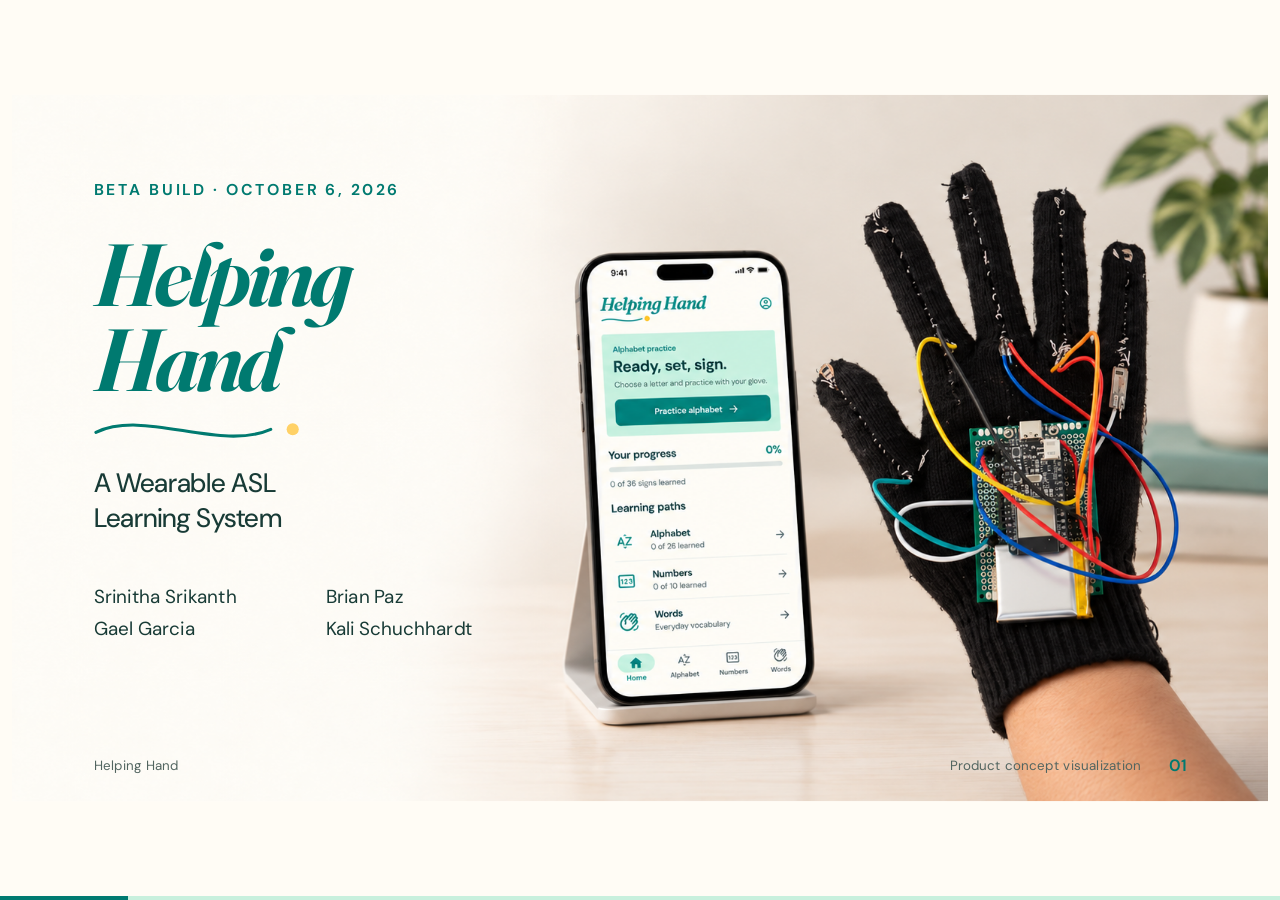
==== beta_presentation/index.html @ 2bd6ee1a "(GENAI=Yes) Add beta build presentation [Model: Unknown] Add the reviewed HTML slide deck, local ass" ====
<!doctype html>
<html lang="en">
<head>
  <meta charset="utf-8">
  <meta name="viewport" content="width=device-width, initial-scale=1">
  <meta name="description" content="Helping Hand beta build presentation — October 6, 2026.">
  <title>Helping Hand · Beta Build</title>
  <link rel="icon" href="assets/diagrams/favicon.svg" type="image/svg+xml">
  <link rel="stylesheet" href="styles.css">
  <script src="assets/asset-manifest.js" defer></script>
  <script src="presentation.js" defer></script>
</head>
<body>
  <svg class="svg-library" xmlns="http://www.w3.org/2000/svg" aria-hidden="true">
    <defs>
      <symbol id="icon-hand" viewBox="0 0 64 64"><path d="M23 34V13a4 4 0 0 1 8 0v18-22a4 4 0 0 1 8 0v23-18a4 4 0 0 1 8 0v20-13a4 4 0 0 1 8 0v22c0 12-7 19-18 19-7 0-12-3-16-9L10 35a4 4 0 0 1 6-5l7 7"/></symbol>
      <symbol id="icon-chip" viewBox="0 0 64 64"><rect x="17" y="17" width="30" height="30" rx="4"/><rect x="25" y="25" width="14" height="14" rx="2"/><path d="M24 7v10m16-10v10M24 47v10m16-10v10M7 24h10M7 40h10m30-16h10M47 40h10"/></symbol>
      <symbol id="icon-ble" viewBox="0 0 64 64"><path d="M20 17l27 28-14 12V7l14 12-27 28"/></symbol>
      <symbol id="icon-phone" viewBox="0 0 64 64"><rect x="17" y="5" width="30" height="54" rx="6"/><path d="M28 12h8m-5 39h2M24 32l6 6 12-15"/></symbol>
      <symbol id="icon-feedback" viewBox="0 0 64 64"><path d="M53 31c0 12-10 21-22 21h-9L10 59V45a21 21 0 1 1 43-14Z"/><path d="M21 31l7 7 13-15"/></symbol>
      <symbol id="icon-arrow" viewBox="0 0 24 24"><path d="M4 12h16m-6-6 6 6-6 6"/></symbol>
      <symbol id="icon-photo" viewBox="0 0 64 64"><rect x="8" y="12" width="48" height="40" rx="4"/><circle cx="23" cy="25" r="5"/><path d="m9 45 14-10 10 7 11-16 12 17"/></symbol>
    </defs>
  </svg>
  <main id="stage" aria-label="Beta build slide presentation">
    <div id="deck">
      <section class="slide cover is-active" id="slide-1" aria-labelledby="title-1" data-title="Helping Hand" data-seconds="15">
        <img class="full-bleed" src="assets/illustrations/intro-product-scene.png" alt="Staged product visualization of a sensor glove being worn beside a phone showing Helping Hand.">
        <div class="cover-copy">
          <p class="eyebrow">Beta build · October 6, 2026</p>
          <h1 id="title-1" class="wordmark">Helping<br>Hand</h1>
          <svg class="brand-trail" viewBox="0 0 280 35" aria-hidden="true"><path d="M3 17c65-31 163 26 231-4"/><circle cx="263" cy="13" r="8"/></svg>
          <p class="cover-pitch">A Wearable ASL<br>Learning System</p>
          <div class="team"><span>Srinitha Srikanth</span><span>Brian Paz</span><span>Gael Garcia</span><span>Kali Schuchhardt</span></div>
        </div>
        <footer class="slide-footer"><span>Helping Hand</span><span>Product concept visualization <b>01</b></span></footer>
        <template class="slide-notes"><p>Speaker: TBD · 15 seconds</p><p>Introduce Helping Hand as a wearable-assisted ASL learning system. Name the four team members. The intro is a generated product visualization based on supplied references.</p></template>
      </section>
      <section class="slide problem" id="slide-2" aria-labelledby="title-2" data-title="The learning problem" data-seconds="25">
        <img class="full-bleed" src="assets/illustrations/learning-problem.png" alt="Conceptual illustration of a learner comparing their hand position with a printed reference.">
        <div class="problem-copy"><p class="eyebrow">The problem</p><h2 id="title-2">Learning ASL needs<br><em>feedback.</em></h2><div class="problem-stat"><strong>&gt;90%</strong><p>of deaf children are born<br>to hearing parents.</p></div><div class="problem-points"><p>Books and videos show the sign.</p><p>2D examples cannot assess your hand position.</p><p>No live correction from the reference alone.</p></div></div>
        <footer class="slide-footer"><span>Source: <a href="https://www.nidcd.nih.gov/health/statistics/quick-statistics-hearing" target="_blank" rel="noopener">NIH/NIDCD</a> · Mitchell &amp; Karchmer (2004)</span><span>Concept illustration <b>02</b></span></footer>
        <template class="slide-notes"><p>Speaker: TBD · 25 seconds</p><p>NIDCD reports that more than 90% of deaf children are born to hearing parents, citing Mitchell and Karchmer (2004). This motivates accessible opportunities for families to learn ASL; it does not measure ASL proficiency or prove the effectiveness of our glove. Books and ordinary prerecorded videos teach through observation but do not measure the learner's own hand position or provide personalized live correction by themselves. Helping Hand aims to add sensor-based feedback. Do not generalize this gap to every app or instructor. Source verified October 5, 2026; see sources.md.</p></template>
      </section>
      <section class="slide system" id="slide-3" aria-labelledby="title-3" data-title="Our solution" data-seconds="30">
        <header><p class="eyebrow">Our solution</p><h2 id="title-3">Wear. Sign. Get feedback.</h2></header>
        <div class="system-flow" role="img" aria-label="Flex and IMU readings go to ESP32, through BLE to recognition in Flutter, then learner feedback.">
          <div class="flow-step"><svg class="diagram-icon"><use href="#icon-hand"/></svg><h3>Sensor glove</h3><p>Flex + IMU</p></div><svg class="flow-arrow"><use href="#icon-arrow"/></svg>
          <div class="flow-step"><svg class="diagram-icon"><use href="#icon-chip"/></svg><h3>ESP32</h3><p>Capture readings</p></div><svg class="flow-arrow"><use href="#icon-arrow"/></svg>
          <div class="flow-step"><svg class="diagram-icon"><use href="#icon-ble"/></svg><h3>BLE</h3><p>Stream packets</p></div><svg class="flow-arrow"><use href="#icon-arrow"/></svg>
          <div class="flow-step"><svg class="diagram-icon"><use href="#icon-phone"/></svg><h3>Flutter app</h3><p>Recognize signs</p></div><svg class="flow-arrow"><use href="#icon-arrow"/></svg>
          <div class="flow-step"><svg class="diagram-icon"><use href="#icon-feedback"/></svg><h3>Feedback</h3><p>Guide practice</p></div>
        </div>
        <div class="hardware-slots">
          <figure class="asset-slot" data-asset="hardware/glove-current.jpg" data-alt="Current Helping Hand glove"><div class="asset-fallback"><svg><use href="#icon-photo"/></svg><div><strong>Current glove</strong><span>Hardware photo pending</span></div></div><figcaption>Glove · flex sensors and IMU</figcaption></figure>
          <figure class="asset-slot" data-asset="hardware/circuit-current.jpg" data-alt="Current ESP32 and IMU circuit"><div class="asset-fallback"><svg><use href="#icon-chip"/></svg><div><strong>ESP32 + sensor circuit</strong><span>Hardware photo pending</span></div></div><figcaption>Electronics · sampling and wireless transmission</figcaption></figure>
        </div>
        <footer class="slide-footer"><span>Helping Hand · Beta build</span><span><b>03</b></span></footer>
        <template class="slide-notes"><p>Speaker: TBD · 30 seconds</p><p>Flex sensors capture finger bending; IMU readings capture motion/orientation. ESP32 samples and sends BLE packets to Flutter. The app processes readings and displays practice feedback. Tactile feedback is a future addition. Current hardware photo slots are placeholders.</p></template>
      </section>
      <section class="slide alpha" id="slide-4" aria-labelledby="title-4" data-title="What alpha established" data-seconds="25">
        <header><p class="eyebrow">Alpha vertical slice</p><h2 id="title-4">The first complete pipeline</h2></header>
        <div class="alpha-layout"><div class="alpha-photo-group"><figure class="alpha-glove"><img src="assets/hardware/glove-alpha.jpeg" alt="Historical alpha glove with mounted finger flex sensors."><figcaption>Alpha glove</figcaption></figure><figure class="alpha-phone"><img src="assets/screenshots/alpha-app.png" alt="Historical alpha application dashboard."><figcaption>Alpha interface</figcaption></figure></div><div class="alpha-milestones"><div><span class="milestone-number">01</span><h3>Sensor capture</h3><p>Finger bend + motion readings</p></div><div><span class="milestone-number">02</span><h3>Wireless streaming</h3><p>Glove → BLE → app</p></div><div><span class="milestone-number">03</span><h3>Static classification</h3><p>36-class TFLite baseline</p></div></div></div>
        <footer class="slide-footer"><span>Historical alpha materials</span><span><b>04</b></span></footer>
        <template class="slide-notes"><p>Speaker: TBD · 25 seconds</p><p>Alpha established the sensor-to-app vertical slice and static TFLite baseline. These are supplied historical alpha materials, not fresh beta validation. The previous deck's 78%/94% figures are omitted because evaluation context has not been supplied. Preserve the static model as a regression baseline while adding words.</p></template>
      </section>
      <section class="slide app" id="slide-5" aria-labelledby="title-5" data-title="What beta adds" data-seconds="40">
        <header><p class="eyebrow">The beta app</p><h2 id="title-5">A clearer path to practice</h2><p class="subtitle">Firebase sign-in · dedicated practice pages · account-specific progress</p></header>
        <div class="app-journey">
          <figure><div class="screen-frame"><img src="assets/screenshots/beta-sign-in.png" alt="Supplied beta sign-in screen."></div><figcaption><span>01</span> Sign in</figcaption></figure>
          <figure><div class="screen-frame"><img src="assets/screenshots/beta-home.png" alt="Supplied beta Home with progress and learning paths."></div><figcaption><span>02</span> Choose a path</figcaption></figure>
          <figure><div class="screen-frame"><img src="assets/screenshots/beta-alphabet.png" alt="Supplied beta alphabet target picker."></div><figcaption><span>03</span> Pick a target</figcaption></figure>
          <figure><div class="screen-frame"><img src="assets/screenshots/beta-static-practice.png" alt="Supplied letter B practice screen in the glove-disconnected state."></div><figcaption><span>04</span> Practice</figcaption></figure>
          <figure><div class="screen-frame"><img src="assets/screenshots/beta-words.png" alt="Supplied beta beginner vocabulary picker."></div><figcaption><span>05</span> Explore words</figcaption></figure>
        </div>
        <footer class="slide-footer"><span>Supplied beta UI screens · static practice shown disconnected</span><span><b>05</b></span></footer>
        <template class="slide-notes"><p>Speaker: TBD · 40 seconds</p><p>Show sign-in, learning paths, target selection, and dedicated practice routes. Firebase accounts own static progress. Words opens beginner vocabulary pages. The supplied practice screen is disconnected, not a successful recognition result. These screens do not establish dynamic recognition validation or word completion.</p></template>
      </section>
      <section class="slide motion" id="slide-6" aria-labelledby="title-6" data-title="Recognizing motion" data-seconds="35">
        <header><p class="eyebrow">Dynamic word recognition</p><h2 id="title-6">Recognizing words with a sequence model</h2></header>
        <div class="ml-comparison"><div><span>Alpha · MLP</span><p>One sensor snapshot → static class</p></div><div><span>Beta · sequence model</span><p>Sensor window → word prediction</p></div></div>
        <figure class="architecture" aria-label="Proposed CNN-GRU architecture, subject to model selection"><figcaption>Proposed CNN-GRU pipeline</figcaption>
          <div class="architecture-flow">
            <div class="architecture-step"><h3>Sensor window</h3><svg class="architecture-visual" viewBox="0 0 280 132" role="img" aria-label="Illustrative sensor readings over time"><rect x="79" y="14" width="126" height="102" rx="4" fill="#c8f0dd" stroke="none"/><path d="M10 43h25l12-7 16 9 18-8 15 4 15-16 15 5 16 40 16-29 16-13 16 23 15-8 21 2 22-6 20 5 23-3" stroke="#007a70"/><path d="M10 92h23l16-3 16 4 15-2 17 5 17 10 14-17 15-38 16 21 16 34 17-18 15 6 17-4 17 5 18-3 18 1" stroke="#79aa91"/><path d="M10 16v105h260" stroke="#d9e2dc"/><path d="M79 13v107m126-107v107" stroke="#007a70" stroke-dasharray="4 4"/></svg><p>Time × sensor features</p></div>
            <svg class="architecture-arrow"><use href="#icon-arrow"/></svg>
            <div class="architecture-step"><h3>1D CNN</h3><svg class="architecture-visual feature-maps" viewBox="0 0 280 132" aria-hidden="true"><rect x="65" y="18" width="155" height="63" rx="6" fill="#e8f4e9"/><rect x="49" y="33" width="155" height="63" rx="6" fill="#d9eee0"/><rect x="33" y="48" width="155" height="63" rx="6" fill="#c8f0dd"/><path d="m47 78 14-7 14 18 13-15 16 5 14-14 15 22 16-8 23 3" stroke="#007a70"/></svg><p>Local sensor patterns</p><small>Convolution + pooling</small></div>
            <svg class="architecture-arrow"><use href="#icon-arrow"/></svg>
            <div class="architecture-step"><h3>GRU</h3><svg class="architecture-visual recurrent-cells" viewBox="0 0 280 132" role="img" aria-label="GRU states connected across successive time steps"><path d="M37 17h208m-6-6 6 6-6 6" stroke="#79aa91"/><rect x="11" y="39" width="67" height="62" rx="10" fill="#c8f0dd"/><rect x="106" y="39" width="67" height="62" rx="10" fill="#c8f0dd"/><rect x="201" y="39" width="67" height="62" rx="10" fill="#c8f0dd"/><path d="M79 70h25m-7-6 7 6-7 6m77-6h25m-7-6 7 6-7 6"/><text x="44" y="78">t₁</text><text x="139" y="78">t₂</text><text x="234" y="78">t₃</text></svg><p>Information across time</p><small>Recurrent sequence memory</small></div>
            <svg class="architecture-arrow"><use href="#icon-arrow"/></svg>
            <div class="architecture-step"><h3>Dense + softmax</h3><div class="architecture-output"><span>Example word</span><strong>Hello</strong></div><p>Word probabilities</p></div>
          </div>
        </figure>
        <div class="architecture-options"><p><strong>CNN-LSTM</strong> · comparison candidate</p><p>Demo target · <strong>3–4 beginner words</strong></p></div>
        <footer class="slide-footer"><span>Candidate architecture · illustrative traces/output · model selection pending</span><span><b>06</b></span></footer>
        <template class="slide-notes"><p>Speaker: TBD · 35 seconds</p><p>Alpha's MLP classifies a sensor snapshot. For beta words, use a time window: a 1D CNN extracts local patterns; a GRU carries information across time; dense/softmax layers predict word probabilities. The diagram summarizes a candidate, omitting normalization, dropout, and intermediate implementation details for clarity. Research recommends CNN-GRU first, comparing CNN-LSTM. Current backend builders support both and a TCN candidate; this does not establish a selected trained/deployed model. Hello and 3–4 words remain provisional demo scope. Traces/output are illustrative, with no measured accuracy claimed. REQUIRED FOLLOW-UP: update this slide after training/model selection and integration to match the actual architecture, vocabulary, preprocessing, and measured device performance. See CONTENT_REVIEW.md.</p></template>
      </section>
      <section class="slide live" id="slide-7" aria-labelledby="title-7" data-title="Live demo" data-seconds="90">
        <div class="live-ring" aria-hidden="true"></div><div class="live-copy"><p class="eyebrow">Helping Hand in action</p><h2 id="title-7">LIVE<br><span>DEMO!!!</span></h2><div class="live-route"><span>Static sign</span><svg><use href="#icon-arrow"/></svg><span>Hello</span></div></div>
        <footer class="slide-footer"><span>Live glove + app demonstration</span><span><b>07</b></span></footer>
        <template class="slide-notes"><p>Speaker/demo operator: TBD · 90 seconds</p><p>Use the actual glove/app live, as confirmed with instructors. Demonstrate a rehearsed static target, then Hello and the actual available feedback. Set up login and connection in advance. If recognition fails, explain what happened and demonstrate remaining live functions. Do not substitute video for live use.</p></template>
      </section>
      <section class="slide state" id="slide-8" aria-labelledby="title-8" data-title="Current state and limitations" data-seconds="25">
        <header><p class="eyebrow">Current project state</p><h2 id="title-8">Beta features and acceptance rules</h2></header>
        <div class="status-columns"><div class="status-column"><span class="status-tag implemented">Completed implementation</span><h3>Core experience</h3><ul><li>36-class static baseline</li><li>Firebase accounts + lessons</li><li>Account-scoped static progress</li></ul></div><div class="status-column"><span class="status-tag experimental">In progress</span><h3>Dynamic words</h3><ul><li>3–4-word demo target</li><li>Sequence-model comparison</li><li>Orientation + signer robustness</li></ul></div><div class="status-column"><span class="status-tag planned">Planned</span><h3>Tactile guidance</h3><ul><li>10 planned piezo elements</li><li>Error-to-vibration mapping</li><li>Calibration + user testing</li></ul></div></div>
        <div class="static-rules"><strong>Static completion rules</strong><div><p><b>≥80%</b><span>Confidence</span></p><p><b>≥750 ms</b><span>Stable matching hold</span></p><p><b>≥5</b><span>Matching packets</span></p><p><b>≤250 ms</b><span>Gap between packets</span></p></div></div>
        <footer class="slide-footer"><span>Implemented rules · current physical-device beta procedures: Not run</span><span><b>08</b></span></footer>
        <template class="slide-notes"><p>Speaker: TBD · 25 seconds</p><p>Separate implemented static software, sequence-model development, and planned haptics. Static progress requires the correct target label, confidence at least 80%, a stable hold of at least 750 ms, at least five matching packets, and packet gaps no greater than 250 ms. These are implementation thresholds from StablePredictionTracker, not measured accuracy or latency. They do not apply to dynamic words. Current physical-device route/BLE, Firebase end-to-end, and external-user beta procedures remain Not run in the repository notes; update only with recorded evidence. Confirm the actual dynamic demo build before presenting.</p></template>
      </section>
      <section class="slide haptics" id="slide-9" aria-labelledby="title-9" data-title="Next: haptic feedback" data-seconds="35">
        <header><p class="eyebrow">Next milestone</p><h2 id="title-9">Feel what needs correcting.</h2></header>
        <div class="haptic-layout"><div class="haptic-copy"><p class="haptic-count">5 <span>+</span> 5</p><p class="haptic-placement">X pattern + one on each finger</p><p class="haptic-description">Planned piezo feedback for<br>incorrect positioning.</p><div class="feedback-concept"><span>Estimated deviation</span><svg><use href="#icon-arrow"/></svg><strong>Pulse pattern / intensity</strong></div><p class="haptic-caveat">Placement, error mapping, and tactile response need calibration.</p></div><figure class="haptic-art"><img src="assets/illustrations/haptic-concept.png" alt="Conceptual glove with vibration marks; proposed layout is five piezo elements in an X pattern plus one per finger."><figcaption>Concept illustration · planned feature</figcaption></figure></div>
        <div class="roadmap" aria-label="Proposed milestones for team review"><div><time>Oct 7–13</time><strong>Mount + wire</strong><span>Actuators and drivers</span></div><div><time>Oct 14–20</time><strong>Calibrate guidance</strong><span>Error → tactile response</span></div><div><time>Oct 21–27</time><strong>Refine recognition</strong><span>Orientation + signer trials</span></div><div><time>Oct 28–Nov 3</time><strong>Test + polish</strong><span>User trials and release prep</span></div></div>
        <footer class="slide-footer"><span>Proposed milestones · dates for team review</span><span><b>09</b></span></footer>
        <template class="slide-notes"><p>Speaker: TBD · 35 seconds</p><p>Plan five piezo elements in an X pattern and one per finger, ten total as understood. Goal: indicate incorrect positioning and degree of deviation. Confidence alone is not a positional error estimate; establish a calibrated deviation measure and feedback mapping. Validate tactile response and drivers. Artwork is conceptual, not an exact mounting schematic. Dates are proposed and require team review; the final deadline is unknown. Explain mount/wire → calibrate → recognition variation trials → user tests/polish.</p></template>
      </section>
      <section class="slide closing" id="slide-10" aria-labelledby="title-10" data-title="Questions" data-seconds="10">
        <div class="closing-trail" aria-hidden="true"><svg viewBox="0 0 1600 900"><path d="M-100 720C250 190 650 1090 1050 640S1440 235 1730 390"/><circle cx="1050" cy="640" r="15"/></svg></div><div class="closing-copy"><p class="wordmark">Helping Hand</p><h2 id="title-10">Thank you.<br><em>Questions?</em></h2><p>Practice with feedback.<br>Next: guidance you can feel.</p></div>
        <footer class="slide-footer"><span>October 6, 2026</span><span><b>10</b></span></footer>
        <template class="slide-notes"><p>All speakers available · 10-second closing + 1–2 minutes Q&amp;A</p><p>Connect the current wearable/app experience with corrective tactile guidance. Answer using actual implementation/evidence. Prepare for questions on vocabulary, training data, orientation, BLE, progress, and haptic calibration.</p></template>
      </section>
    </div>
  </main>
  <div id="slide-progress" role="progressbar" aria-label="Slide progress" aria-valuemin="0" aria-valuemax="10" aria-valuenow="1" aria-valuetext="Slide 1 of 10"><span></span></div>
  <dialog id="overview-dialog" aria-labelledby="overview-title"><div class="dialog-heading"><h2 id="overview-title">Slide overview</h2><button class="close-dialog" aria-label="Close slide overview">×</button></div><div id="overview-list"></div></dialog>
  <dialog id="notes-dialog" aria-labelledby="notes-title"><div class="dialog-heading"><h2 id="notes-title">Speaker notes</h2><button class="close-dialog" aria-label="Close speaker notes">×</button></div><div id="notes-content"></div></dialog>
  <dialog id="help-dialog" aria-labelledby="help-title"><div class="dialog-heading"><h2 id="help-title">Presentation shortcuts</h2><button class="close-dialog" aria-label="Close keyboard shortcuts">×</button></div><dl class="shortcut-list"><div><dt>← / → · Space</dt><dd>Previous / next slide</dd></div><div><dt>Home / End</dt><dd>First / last slide</dd></div><div><dt>O</dt><dd>Slide overview</dd></div><div><dt>N</dt><dd>Speaker notes</dd></div><div><dt>F</dt><dd>Full screen</dd></div><div><dt>P</dt><dd>Print / save PDF</dd></div><div><dt>Esc</dt><dd>Close dialog / exit full screen</dd></div></dl></dialog>
  <p id="announcement" class="sr-only" aria-live="polite"></p>
  <noscript><p class="noscript-message">JavaScript is disabled. All slides are shown below; print to save the deck.</p></noscript>
</body>
</html>
---- beta_presentation/styles.css ----
@font-face { font-family: "DM Sans"; src: url("assets/fonts/DM-Sans.ttf") format("truetype"); font-style: normal; font-weight: 100 1000; font-display: swap; }
@font-face { font-family: "Fraunces"; src: url("assets/fonts/Fraunces-Italic.ttf") format("truetype"); font-style: italic; font-weight: 100 900; font-display: swap; }
:root {
  --canvas: #fffcf5; --ink: #183b36; --teal: #007a70; --teal-deep: #00645c;
  --mint: #c8f0dd; --gold: #ffd166; --muted: #526560; --rule: #d9e2dc;
  font-family: "DM Sans", sans-serif; color: var(--ink); background: var(--canvas);
}
* { box-sizing: border-box; }
body { margin: 0; }
body.enhanced { overflow: hidden; background: #e5eae5; }
button { font: inherit; cursor: pointer; }
button:focus-visible { outline: 3px solid var(--teal); outline-offset: 4px; }
button:disabled { cursor: default; opacity: .35; }
svg { fill: none; stroke: currentColor; stroke-width: 2.5; stroke-linecap: round; stroke-linejoin: round; }
.svg-library { width: 0; height: 0; position: absolute; overflow: hidden; }
figure, p, h1, h2, h3 { margin: 0; }
img { display: block; max-width: 100%; }
.sr-only { position: absolute; width: 1px; height: 1px; padding: 0; overflow: hidden; clip-path: inset(50%); white-space: nowrap; }
#stage { position: relative; }
.enhanced #stage { position: fixed; inset: 0 0 4px; }
#deck { position: relative; }
.enhanced #deck { position: absolute; top: 50%; left: 50%; width: 1600px; height: 900px; transform-origin: center; }
.slide { position: relative; width: 1600px; height: 900px; padding: 76px 104px 80px; background: var(--canvas); overflow: hidden; }
.enhanced .slide { position: absolute; inset: 0; display: none; }
.enhanced .slide.is-active { display: block; }
.enhanced .slide.is-active:not(.no-transition) { animation: reveal 220ms ease-out; }
@keyframes reveal { from { opacity: .65; transform: translateY(7px); } to { opacity: 1; transform: none; } }
.eyebrow { color: var(--teal); text-transform: uppercase; letter-spacing: .16em; font-size: 22px; font-weight: 650; margin-bottom: 21px; }
h2 { font-size: 64px; line-height: 1.12; font-weight: 600; letter-spacing: -.04em; }
h2 em { font-style: normal; color: var(--teal); }
h3 { font-size: 34px; font-weight: 600; line-height: 1.2; letter-spacing: -.02em; }
.subtitle { margin-top: 20px; font-size: 29px; color: var(--muted); }
.slide-footer { position: absolute; bottom: 32px; left: 104px; right: 104px; display: flex; align-items: center; justify-content: space-between; color: var(--muted); font-size: 18px; letter-spacing: .01em; }
.slide-footer > span:last-child { display: flex; gap: 35px; align-items: center; }
.slide-footer b { color: var(--teal); font-size: 21px; font-weight: 600; font-variant-numeric: tabular-nums; }
.slide-footer a { color: inherit; text-decoration: none; }
.slide-footer a:hover { text-decoration: underline; }
.full-bleed { position: absolute; inset: 0; width: 100%; height: 100%; object-fit: cover; }
.wordmark { font-family: "Fraunces", Georgia, serif; font-style: italic; font-weight: 650; letter-spacing: -.05em; color: var(--teal); }
.cover { padding: 0; }
.cover-copy { position: absolute; top: 108px; left: 104px; width: 575px; }
.cover .eyebrow { margin-bottom: 41px; font-size: 20px; }
.cover h1 { font-size: 112px; line-height: .97; }
.brand-trail { width: 270px; height: 35px; color: var(--teal); margin: 21px 0 20px; stroke-width: 4; }
.brand-trail circle { fill: var(--gold); stroke: none; }
.cover-pitch { font-size: 34px; line-height: 1.28; font-weight: 450; letter-spacing: -.02em; }
.team { display: grid; grid-template-columns: 1fr 1fr; column-gap: 16px; row-gap: 10px; margin-top: 63px; font-size: 24px; }
.cover .slide-footer { font-size: 17px; }
.problem-copy { position: relative; width: 650px; }
.problem h2 { font-size: 62px; line-height: 1.12; }
.problem-stat { margin-top: 23px; }
.problem-stat strong { display: block; color: var(--teal); font-size: 140px; line-height: 1; letter-spacing: -.06em; font-weight: 650; }
.problem-stat p { font-size: 29px; line-height: 1.25; margin-top: 12px; }
.problem-points { margin-top: 29px; font-size: 27px; line-height: 1.35; }
.problem-points p { padding: 12px 0; border-bottom: 1px solid var(--rule); width: 615px; }
.system-flow { margin-top: 72px; display: grid; grid-template-columns: 1fr 38px 1fr 38px 1fr 38px 1fr 38px 1fr; align-items: center; }
.flow-step { text-align: center; }
.diagram-icon { width: 85px; height: 85px; color: var(--teal); stroke-width: 2.4; margin-bottom: 26px; }
.flow-step h3 { font-size: 30px; }
.flow-step p { font-size: 24px; color: var(--muted); margin-top: 12px; }
.flow-arrow { width: 38px; height: 38px; color: var(--teal); margin-top: -62px; }
.hardware-slots { display: grid; grid-template-columns: 1fr 1fr; gap: 32px; margin-top: 64px; }
.asset-slot { background: #f1f5ee; border: 1px dashed #a5bab0; border-radius: 14px; height: 219px; position: relative; }
.asset-fallback { height: 173px; display: flex; align-items: center; gap: 26px; justify-content: center; }
.asset-fallback svg { width: 60px; height: 60px; color: #77988c; }
.asset-fallback strong { display: block; font-size: 29px; font-weight: 550; }
.asset-fallback span { display: block; margin-top: 8px; color: var(--muted); font-size: 23px; }
.asset-slot figcaption { height: 46px; text-align: center; font-size: 20px; color: var(--muted); }
.asset-slot.has-asset { border: 1px solid var(--rule); background: white; }
.asset-slot.has-asset img { width: 100%; height: 173px; object-fit: contain; }
.alpha-layout { display: grid; grid-template-columns: 680px 1fr; gap: 76px; margin-top: 44px; }
.alpha-photo-group { display: flex; gap: 26px; align-items: flex-start; }
.alpha-photo-group figure { text-align: center; }
.alpha-glove img { height: 490px; width: 367px; object-fit: contain; border-radius: 16px; }
.alpha-phone img { height: 490px; width: auto; border: 1px solid var(--rule); border-radius: 16px; }
.alpha-photo-group figcaption { color: var(--muted); font-size: 22px; margin-top: 16px; }
.alpha-milestones { padding-top: 14px; }
.alpha-milestones > div { position: relative; padding: 0 0 32px 62px; margin-bottom: 32px; border-bottom: 1px solid var(--rule); }
.alpha-milestones > div:last-child { border: 0; margin-bottom: 0; }
.milestone-number { position: absolute; left: 0; top: 3px; color: var(--teal); font-size: 26px; }
.alpha-milestones p { color: var(--muted); font-size: 26px; margin-top: 13px; }
.app-journey { display: grid; grid-template-columns: repeat(5, 1fr); gap: 34px; margin-top: 43px; }
.app-journey figure { min-width: 0; }
.screen-frame { height: 425px; display: flex; justify-content: center; }
.screen-frame img { height: 100%; width: auto; max-width: 100%; object-fit: contain; border-radius: 16px; border: 1px solid var(--rule); }
.app-journey figcaption { display: flex; align-items: center; justify-content: center; gap: 10px; margin-top: 23px; font-size: 26px; white-space: nowrap; }
.app-journey figcaption span { color: var(--teal); font-size: 20px; }
.ml-comparison { display: grid; grid-template-columns: 1fr 1fr; gap: 48px; margin-top: 42px; padding-bottom: 28px; border-bottom: 1px solid var(--rule); }
.ml-comparison > div + div { padding-left: 43px; border-left: 1px solid var(--rule); }
.ml-comparison span { font-size: 24px; color: var(--teal); font-weight: 550; }
.ml-comparison p { font-size: 30px; margin-top: 12px; }
.architecture { margin-top: 35px; }
.architecture > figcaption { font-size: 24px; color: var(--muted); }
.architecture-flow { display: grid; grid-template-columns: 1fr 34px 1fr 34px 1fr 34px 1fr; align-items: start; gap: 17px; margin-top: 29px; }
.architecture-step { text-align: center; }
.architecture-step h3 { font-size: 31px; }
.architecture-visual { width: 100%; height: 132px; color: var(--teal); margin-top: 22px; }
.feature-maps { stroke: #93b9a3; stroke-width: 1.5; }
.recurrent-cells text { fill: var(--ink); stroke: none; text-anchor: middle; font-family: "DM Sans", sans-serif; font-size: 26px; }
.architecture-step p { font-size: 25px; margin-top: 16px; }
.architecture-step small { display: block; font-size: 20px; color: var(--muted); margin-top: 10px; }
.architecture-arrow { width: 34px; height: 34px; color: var(--teal); margin-top: 111px; }
.architecture-output { display: flex; flex-direction: column; justify-content: center; height: 132px; margin: 22px 17px 0; background: var(--mint); border-radius: 14px; }
.architecture-output span { font-size: 21px; }
.architecture-output strong { font-size: 44px; color: var(--teal); font-weight: 600; margin-top: 6px; }
.architecture-options { display: flex; justify-content: space-between; border-top: 1px solid var(--rule); margin-top: 44px; padding-top: 25px; font-size: 25px; color: var(--muted); }
.architecture-options strong { color: var(--ink); font-weight: 550; }
.live { background: var(--teal); color: var(--canvas); }
.live-ring { position: absolute; width: 1030px; height: 1030px; border: 1px solid #ffffff20; border-radius: 50%; right: -195px; top: -65px; }
.live-ring::after { content: ""; position: absolute; width: 710px; height: 710px; border: 1px solid #ffffff20; border-radius: 50%; top: 159px; left: 159px; }
.live-copy { position: relative; padding-top: 60px; }
.live .eyebrow { color: var(--mint); }
.live h2 { font-size: 158px; line-height: .97; font-weight: 650; letter-spacing: -.06em; margin-top: 40px; }
.live h2 span { color: var(--mint); }
.live-route { display: flex; gap: 27px; align-items: center; font-size: 32px; margin-top: 48px; }
.live-route svg { width: 33px; height: 33px; color: var(--gold); }
.live .slide-footer, .live .slide-footer b { color: var(--mint); }
.status-columns { display: grid; grid-template-columns: repeat(3, 1fr); gap: 50px; margin-top: 65px; }
.status-column + .status-column { border-left: 1px solid var(--rule); padding-left: 44px; }
.status-tag { display: inline-block; font-size: 22px; margin-bottom: 26px; }
.implemented { color: var(--teal); }
.experimental { color: #785b12; }
.planned { color: var(--muted); }
.status-column h3 { font-size: 35px; }
.status-column ul { padding: 0; margin: 25px 0 0; list-style: none; font-size: 26px; line-height: 1.3; }
.status-column li { margin-bottom: 21px; padding-left: 17px; position: relative; }
.status-column li::before { content: ""; position: absolute; width: 5px; height: 5px; border-radius: 50%; background: var(--teal); left: 0; top: 14px; }
.static-rules { margin-top: 33px; padding: 23px 30px; background: #edf3eb; border-radius: 13px; }
.static-rules > strong { font-size: 24px; font-weight: 550; }
.static-rules > div { display: grid; grid-template-columns: repeat(4, 1fr); gap: 25px; margin-top: 15px; }
.static-rules b { display: block; font-size: 34px; color: var(--teal); font-weight: 550; }
.static-rules span { display: block; font-size: 22px; color: var(--muted); margin-top: 7px; }
.haptics { padding-top: 62px; }
.haptic-layout { margin-top: 17px; display: grid; grid-template-columns: 1fr 535px; gap: 70px; }
.haptic-copy { padding-top: 17px; }
.haptic-count { font-size: 85px; letter-spacing: -.05em; color: var(--teal); line-height: 1; }
.haptic-count span { font-size: 55px; color: #9bb9a9; margin: 0 10px; }
.haptic-placement { font-size: 30px; margin-top: 13px; }
.haptic-description { font-size: 27px; color: var(--muted); line-height: 1.35; margin-top: 24px; }
.feedback-concept { display: flex; align-items: center; gap: 20px; font-size: 24px; margin-top: 28px; }
.feedback-concept svg { width: 28px; height: 28px; color: var(--teal); flex-shrink: 0; }
.feedback-concept strong { font-weight: 550; }
.haptic-caveat { font-size: 21px; color: var(--muted); max-width: 580px; line-height: 1.4; margin-top: 21px; }
.haptic-art { position: relative; }
.haptic-art img { height: 395px; width: 100%; object-fit: contain; }
.haptic-art figcaption { font-size: 18px; color: var(--muted); text-align: center; margin-top: 8px; }
.roadmap { position: relative; display: grid; grid-template-columns: repeat(4, 1fr); gap: 24px; margin-top: 34px; border-top: 2px solid #9ac6b0; padding-top: 21px; }
.roadmap > div { position: relative; }
.roadmap > div::before { content: ""; width: 10px; height: 10px; background: var(--teal); border-radius: 50%; position: absolute; top: -27px; left: 0; }
.roadmap > div:first-child::before { background: var(--gold); }
.roadmap time { font-size: 20px; color: var(--teal); }
.roadmap strong { display: block; margin-top: 9px; font-size: 25px; font-weight: 550; }
.roadmap span { display: block; margin-top: 6px; font-size: 20px; color: var(--muted); }
.closing-copy { position: relative; padding-top: 25px; }
.closing .wordmark { font-size: 44px; margin-bottom: 63px; }
.closing h2 { font-size: 110px; line-height: 1.05; }
.closing-copy > p:last-child { margin-top: 36px; font-size: 32px; line-height: 1.45; color: var(--muted); }
.closing-trail { position: absolute; inset: 0; }
.closing-trail svg { width: 100%; height: 100%; }
.closing-trail path { stroke: var(--mint); stroke-width: 42px; }
.closing-trail circle { fill: var(--gold); stroke: none; }
#slide-progress { display: none; }
.enhanced #slide-progress { display: block; position: fixed; bottom: 0; left: 0; right: 0; height: 4px; background: var(--mint); }
#slide-progress span { display: block; width: 10%; height: 100%; background: var(--teal); }
dialog { border: 1px solid var(--rule); border-radius: 16px; padding: 26px; width: min(760px, calc(100vw - 32px)); max-height: calc(100dvh - 48px); color: var(--ink); background: var(--canvas); overflow-y: auto; }
dialog::backdrop { background: #183b367a; }
.dialog-heading { display: flex; align-items: center; justify-content: space-between; gap: 16px; margin-bottom: 20px; }
.dialog-heading h2 { font-size: 27px; line-height: 1.2; }
.close-dialog { background: transparent; border: 1px solid var(--rule); border-radius: 8px; color: var(--ink); font-size: 27px; width: 48px; height: 48px; flex-shrink: 0; }
#overview-list { display: grid; grid-template-columns: 1fr 1fr; gap: 10px; }
#overview-list button { text-align: left; background: transparent; border: 1px solid var(--rule); border-radius: 10px; padding: 18px; min-height: 88px; color: var(--ink); }
#overview-list button:hover, #overview-list button[aria-current="true"] { background: var(--mint); border-color: var(--teal); }
#overview-list button strong { display: block; font-size: 17px; margin-top: 8px; }
#overview-list button > span { color: var(--teal); font-size: 13px; }
#overview-list button small { float: right; font-size: 13px; color: var(--muted); }
#notes-content h3 { font-size: 23px; margin-bottom: 18px; }
#notes-content p { font-size: 17px; line-height: 1.65; margin-bottom: 16px; }
#notes-content p:first-of-type { color: var(--teal); font-size: 15px; }
.shortcut-list { margin: 0; }
.shortcut-list > div { display: flex; gap: 20px; padding: 13px 0; border-bottom: 1px solid var(--rule); }
.shortcut-list dt { min-width: 155px; font-weight: 600; }
.shortcut-list dd { margin: 0; }
.noscript-message { position: fixed; top: 0; padding: 15px; background: var(--mint); }
@media (max-width: 700px) {
  #overview-list { grid-template-columns: 1fr; }
}
@media (prefers-reduced-motion: reduce) { .enhanced .slide.is-active:not(.no-transition) { animation: none; } }
@page { size: 16.666667in 9.375in; margin: 0; }
@media print {
  html, body, body.enhanced { margin: 0; padding: 0; overflow: visible; background: var(--canvas); print-color-adjust: exact; -webkit-print-color-adjust: exact; }
  .enhanced #stage { position: static; display: block; }
  #deck, .enhanced #deck { position: relative; top: auto; left: auto; transform: none !important; width: 1600px; height: auto; }
  .slide, .enhanced .slide, .enhanced .slide.is-active { display: block !important; position: relative; width: 1600px; height: 900px; break-after: page; break-inside: avoid; animation: none; }
  .slide:last-child { break-after: auto; }
  #slide-progress, .enhanced #slide-progress, dialog, .noscript-message, .sr-only { display: none !important; }
}
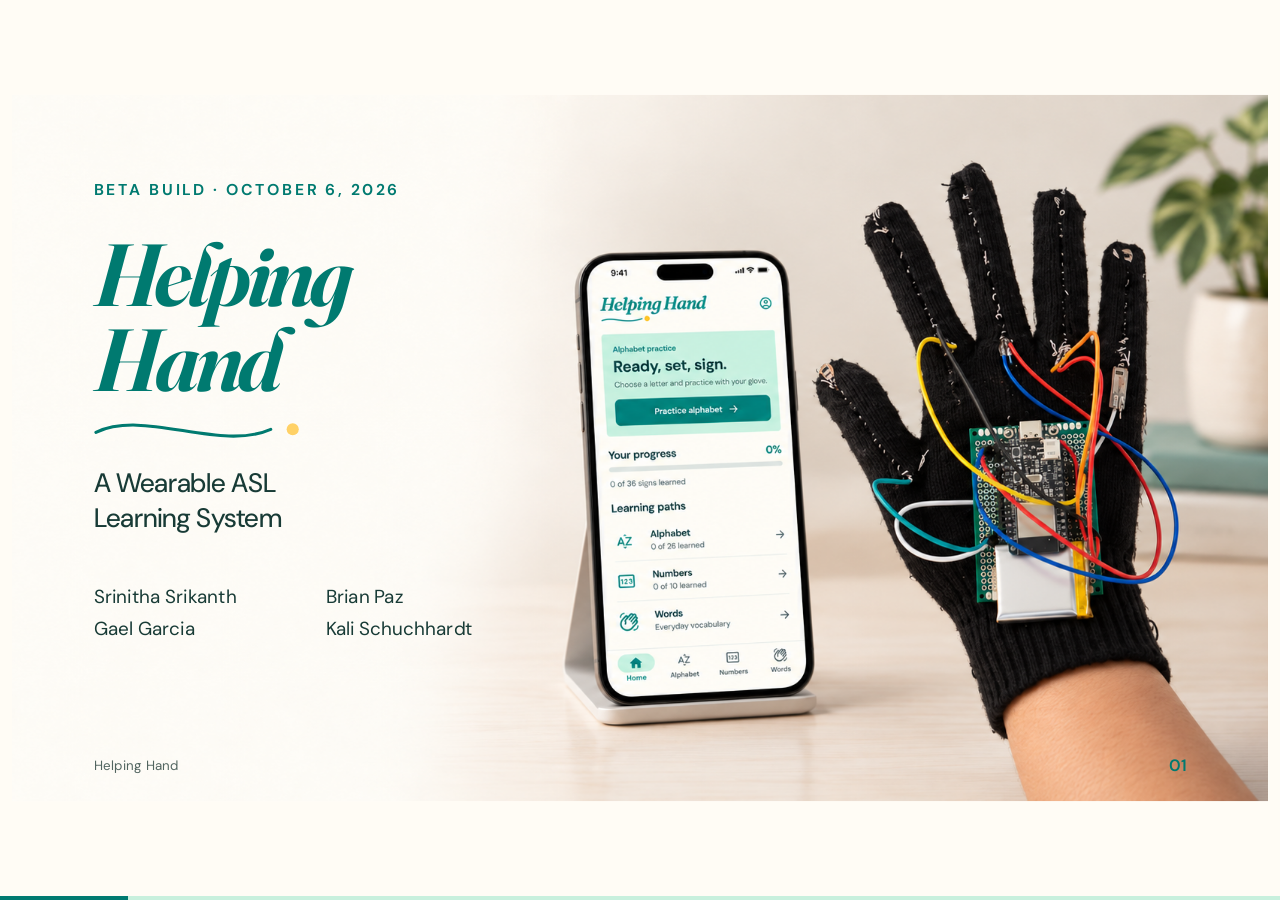
==== commit d706ac24: "(GENAI=Yes) Polish beta slides and add session handoff [Model: Unknown] Clear the closing text from " ====
--- a/beta_presentation/index.html
+++ b/beta_presentation/index.html
@@ -33,13 +33,13 @@
           <p class="cover-pitch">A Wearable ASL<br>Learning System</p>
           <div class="team"><span>Srinitha Srikanth</span><span>Brian Paz</span><span>Gael Garcia</span><span>Kali Schuchhardt</span></div>
         </div>
-        <footer class="slide-footer"><span>Helping Hand</span><span>Product concept visualization <b>01</b></span></footer>
+        <footer class="slide-footer"><span>Helping Hand</span><span> <b>01</b></span></footer>
         <template class="slide-notes"><p>Speaker: TBD · 15 seconds</p><p>Introduce Helping Hand as a wearable-assisted ASL learning system. Name the four team members. The intro is a generated product visualization based on supplied references.</p></template>
       </section>
       <section class="slide problem" id="slide-2" aria-labelledby="title-2" data-title="The learning problem" data-seconds="25">
         <img class="full-bleed" src="assets/illustrations/learning-problem.png" alt="Conceptual illustration of a learner comparing their hand position with a printed reference.">
         <div class="problem-copy"><p class="eyebrow">The problem</p><h2 id="title-2">Learning ASL needs<br><em>feedback.</em></h2><div class="problem-stat"><strong>&gt;90%</strong><p>of deaf children are born<br>to hearing parents.</p></div><div class="problem-points"><p>Books and videos show the sign.</p><p>2D examples cannot assess your hand position.</p><p>No live correction from the reference alone.</p></div></div>
-        <footer class="slide-footer"><span>Source: <a href="https://www.nidcd.nih.gov/health/statistics/quick-statistics-hearing" target="_blank" rel="noopener">NIH/NIDCD</a> · Mitchell &amp; Karchmer (2004)</span><span>Concept illustration <b>02</b></span></footer>
+        <footer class="slide-footer"><span>Source: <a href="https://www.nidcd.nih.gov/health/statistics/quick-statistics-hearing" target="_blank" rel="noopener">NIH/NIDCD</a> · Mitchell &amp; Karchmer (2004)</span><span> <b>02</b></span></footer>
         <template class="slide-notes"><p>Speaker: TBD · 25 seconds</p><p>NIDCD reports that more than 90% of deaf children are born to hearing parents, citing Mitchell and Karchmer (2004). This motivates accessible opportunities for families to learn ASL; it does not measure ASL proficiency or prove the effectiveness of our glove. Books and ordinary prerecorded videos teach through observation but do not measure the learner's own hand position or provide personalized live correction by themselves. Helping Hand aims to add sensor-based feedback. Do not generalize this gap to every app or instructor. Source verified October 5, 2026; see sources.md.</p></template>
       </section>
       <section class="slide system" id="slide-3" aria-labelledby="title-3" data-title="Our solution" data-seconds="30">
@@ -73,7 +73,7 @@
           <figure><div class="screen-frame"><img src="assets/screenshots/beta-static-practice.png" alt="Supplied letter B practice screen in the glove-disconnected state."></div><figcaption><span>04</span> Practice</figcaption></figure>
           <figure><div class="screen-frame"><img src="assets/screenshots/beta-words.png" alt="Supplied beta beginner vocabulary picker."></div><figcaption><span>05</span> Explore words</figcaption></figure>
         </div>
-        <footer class="slide-footer"><span>Supplied beta UI screens · static practice shown disconnected</span><span><b>05</b></span></footer>
+        <footer class="slide-footer"><span>Supplied beta UI screens</span><span><b>05</b></span></footer>
         <template class="slide-notes"><p>Speaker: TBD · 40 seconds</p><p>Show sign-in, learning paths, target selection, and dedicated practice routes. Firebase accounts own static progress. Words opens beginner vocabulary pages. The supplied practice screen is disconnected, not a successful recognition result. These screens do not establish dynamic recognition validation or word completion.</p></template>
       </section>
       <section class="slide motion" id="slide-6" aria-labelledby="title-6" data-title="Recognizing motion" data-seconds="35">
@@ -114,7 +114,7 @@
         <template class="slide-notes"><p>Speaker: TBD · 35 seconds</p><p>Plan five piezo elements in an X pattern and one per finger, ten total as understood. Goal: indicate incorrect positioning and degree of deviation. Confidence alone is not a positional error estimate; establish a calibrated deviation measure and feedback mapping. Validate tactile response and drivers. Artwork is conceptual, not an exact mounting schematic. Dates are proposed and require team review; the final deadline is unknown. Explain mount/wire → calibrate → recognition variation trials → user tests/polish.</p></template>
       </section>
       <section class="slide closing" id="slide-10" aria-labelledby="title-10" data-title="Questions" data-seconds="10">
-        <div class="closing-trail" aria-hidden="true"><svg viewBox="0 0 1600 900"><path d="M-100 720C250 190 650 1090 1050 640S1440 235 1730 390"/><circle cx="1050" cy="640" r="15"/></svg></div><div class="closing-copy"><p class="wordmark">Helping Hand</p><h2 id="title-10">Thank you.<br><em>Questions?</em></h2><p>Practice with feedback.<br>Next: guidance you can feel.</p></div>
+        <div class="closing-trail" aria-hidden="true"><svg viewBox="0 0 1600 900"><path d="M-100 820C250 350 650 1090 1050 640S1440 235 1730 390"/><circle cx="1050" cy="640" r="15"/></svg></div><div class="closing-copy"><p class="wordmark">Helping Hand</p><h2 id="title-10">Thank you.<br><em>Questions?</em></h2><p>Practice with feedback.<br>Next: guidance you can feel.</p></div>
         <footer class="slide-footer"><span>October 6, 2026</span><span><b>10</b></span></footer>
         <template class="slide-notes"><p>All speakers available · 10-second closing + 1–2 minutes Q&amp;A</p><p>Connect the current wearable/app experience with corrective tactile guidance. Answer using actual implementation/evidence. Prepare for questions on vocabulary, training data, orientation, BLE, progress, and haptic calibration.</p></template>
       </section>
